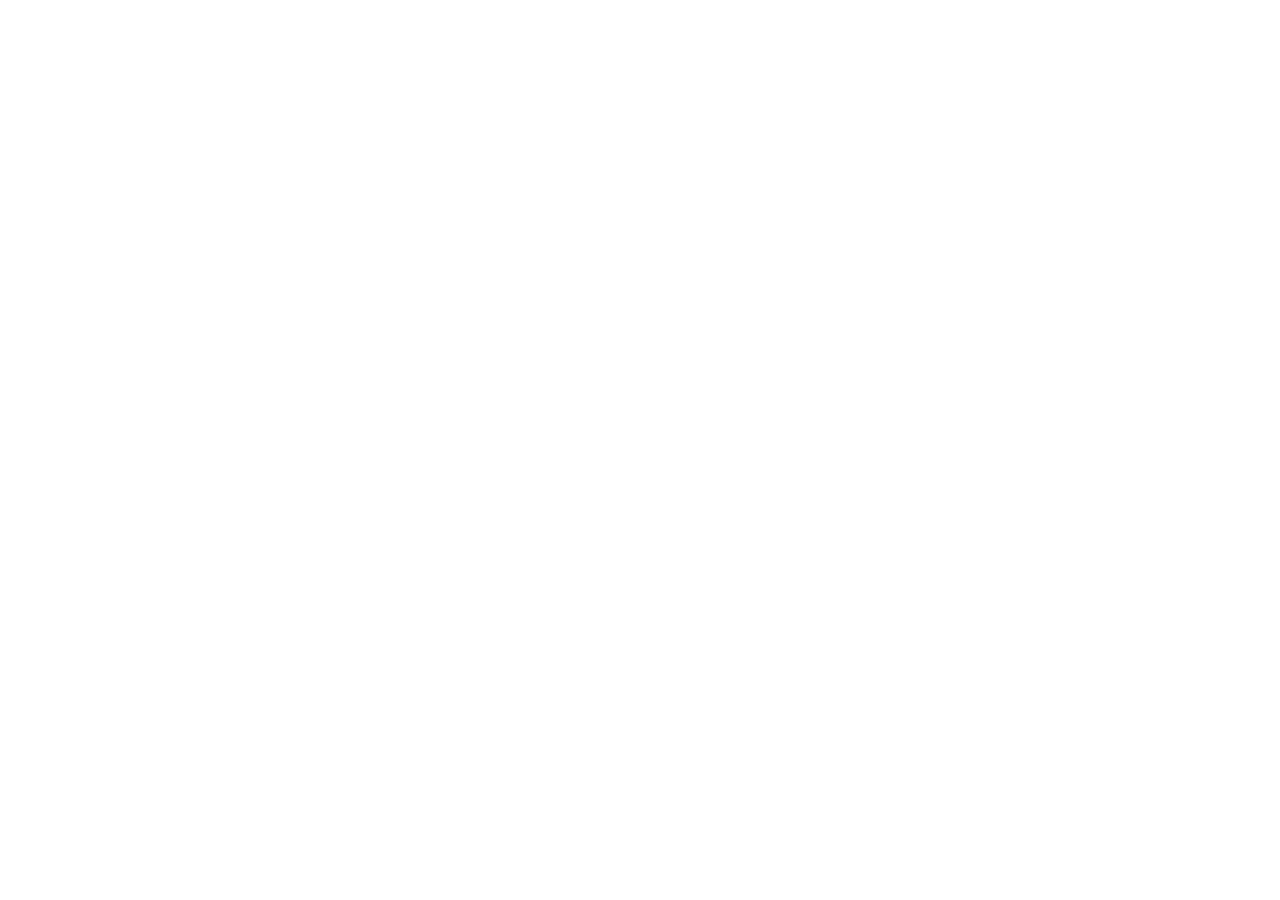
==== index.html @ bf0058eb "learning" ====
<!DOCTYPE html>
<html lang="en">
<head>
    <meta charset="UTF-8">
    <meta name="viewport" content="width=device-width, initial-scale=1.0">
    <title>Document</title>
</head>
<body>
    
</body>
</html>
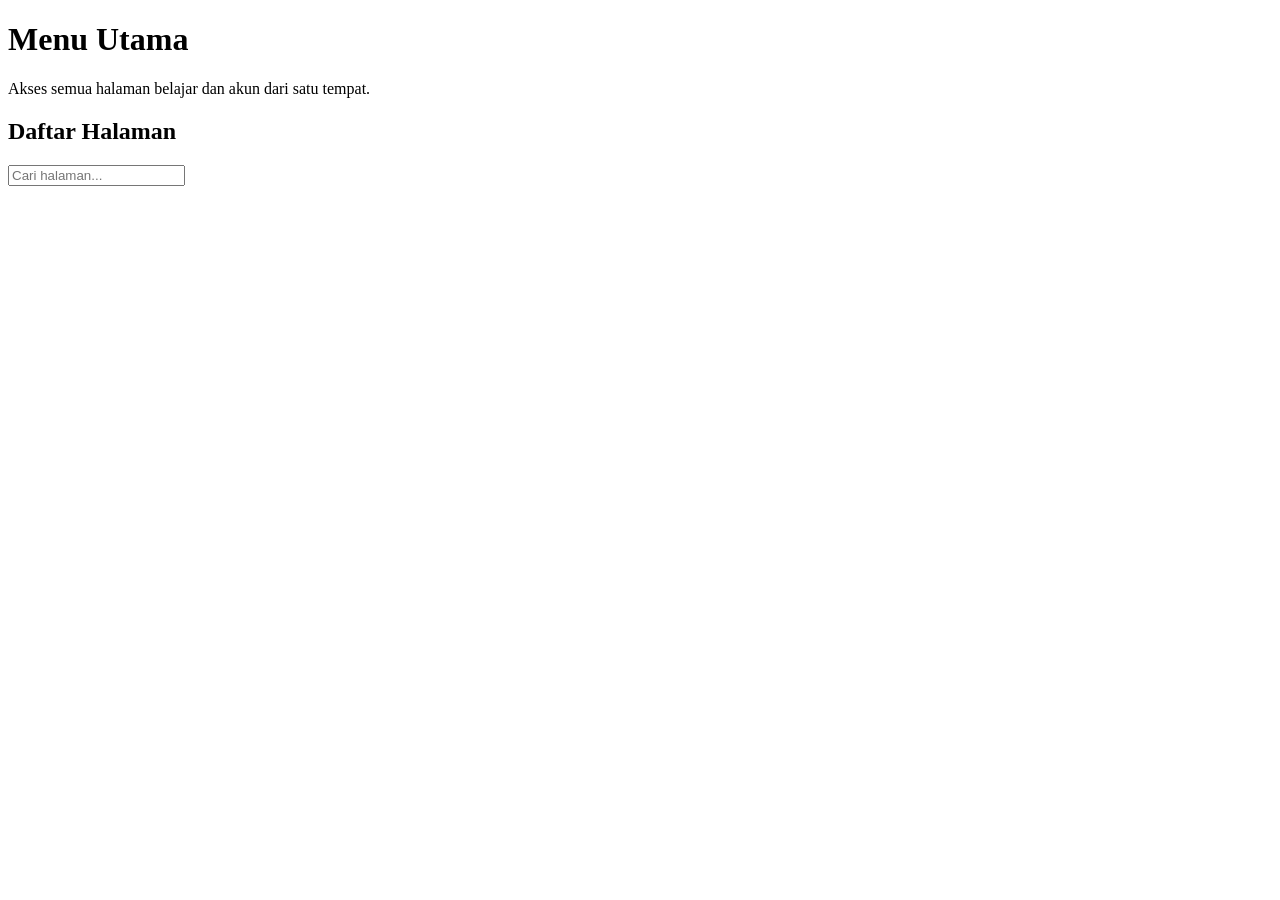
==== commit 34d20806: "Update index.html for main menu layout and title" ====
--- a/index.html
+++ b/index.html
@@ -1,11 +1,30 @@
 <!DOCTYPE html>
-<html lang="en">
+<html lang="id">
 <head>
     <meta charset="UTF-8">
     <meta name="viewport" content="width=device-width, initial-scale=1.0">
-    <title>Document</title>
+    <title>Menu Utama - Belajar Bahasa</title>
+    <link rel="stylesheet" href="style.css">
 </head>
 <body>
-    
+    <header class="topbar">
+        <div class="container">
+            <h1>Menu Utama</h1>
+            <p>Akses semua halaman belajar dan akun dari satu tempat.</p>
+        </div>
+    </header>
+
+    <main class="container">
+        <section class="panel">
+            <div class="panel-head">
+                <h2>Daftar Halaman</h2>
+                <input id="searchInput" type="text" placeholder="Cari halaman...">
+            </div>
+            <p id="resultInfo" class="muted"></p>
+            <div id="pageGrid" class="grid"></div>
+        </section>
+    </main>
+
+    <script src="js.js"></script>
 </body>
-</html>+</html>
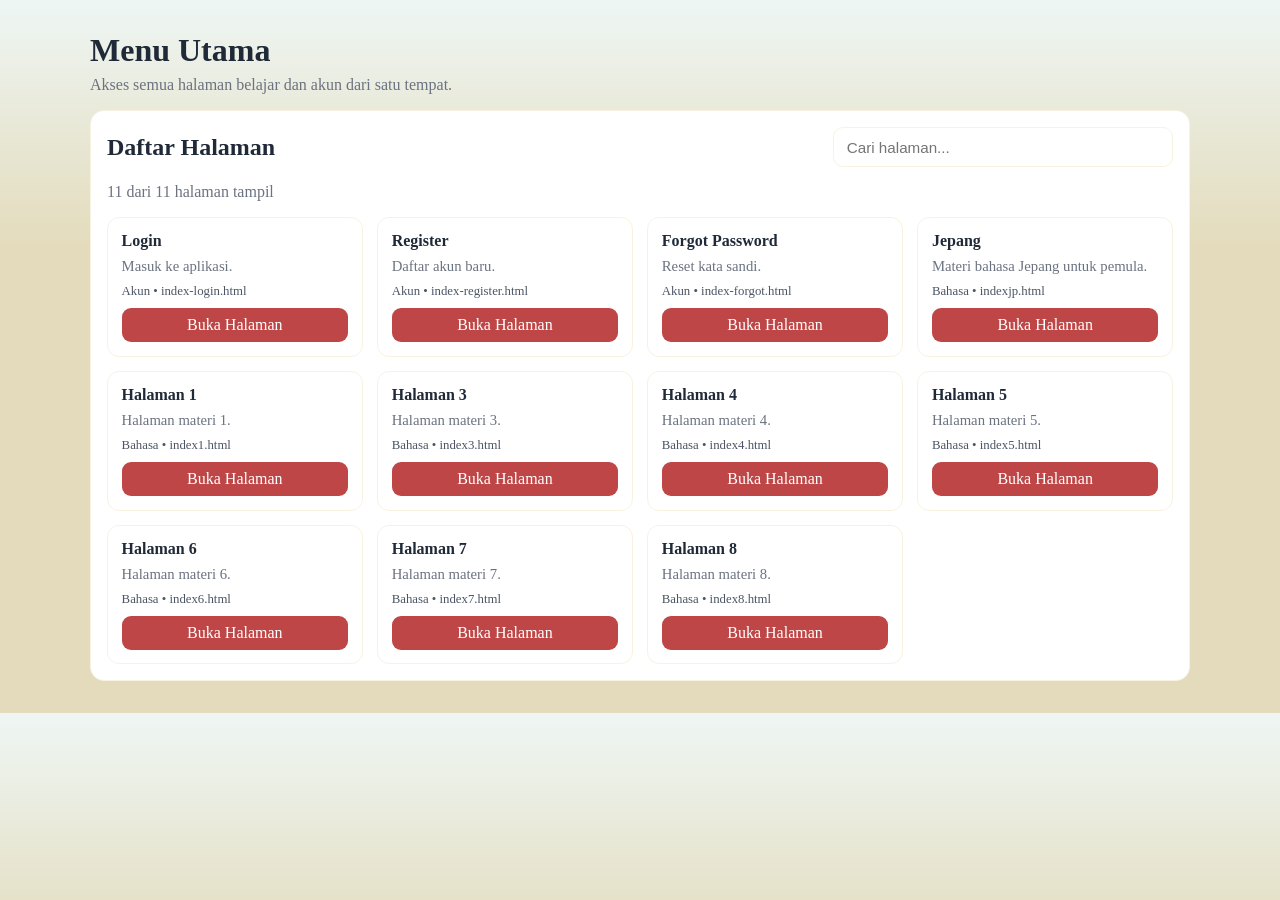
==== commit 82c6f90b: "Update stylesheet link to stylemenu.css" ====
--- a/index.html
+++ b/index.html
@@ -4,7 +4,7 @@
     <meta charset="UTF-8">
     <meta name="viewport" content="width=device-width, initial-scale=1.0">
     <title>Menu Utama - Belajar Bahasa</title>
-    <link rel="stylesheet" href="style.css">
+    <link rel="stylesheet" href="stylemenu.css">
 </head>
 <body>
     <header class="topbar">
--- a/stylemenu.css
+++ b/stylemenu.css
@@ -0,0 +1,114 @@
+@import url('https://fonts.googleapis.com/css2?family=Macondo&display=swap');
+
+:root {
+    --bg:#E3DBBB;
+    --card: #ffffff;
+    --text: #1f2937;
+    --muted: #6b7280;
+    --line: #F8F3E1;
+    --accent: #BF4646;
+}
+
+* {
+    box-sizing: border-box;
+}
+
+body {
+    margin: 0;
+    font-family: 'Macondo';
+    background: linear-gradient(180deg, #eef6f4 0%, var(--bg) 35%);
+    color: var(--text);
+}
+
+.container {
+    width: min(1100px, 92%);
+    margin: 0 auto;
+}
+
+.topbar {
+    padding: 2rem 0 1rem;
+}
+
+.topbar h1 {
+    margin: 0;
+}
+
+.topbar p {
+    margin: 0.45rem 0 0;
+    color: var(--muted);
+}
+
+.panel {
+    background: var(--card);
+    border: 1px solid var(--line);
+    border-radius: 14px;
+    padding: 1rem;
+    margin-bottom: 2rem;
+}
+
+.panel-head {
+    display: flex;
+    gap: 1rem;
+    justify-content: space-between;
+    align-items: center;
+    flex-wrap: wrap;
+}
+
+.panel-head h2 {
+    margin: 0;
+}
+
+#searchInput {
+    width: min(340px, 100%);
+    padding: 0.65rem 0.8rem;
+    border: 1px solid var(--line);
+    border-radius: 10px;
+    font-size: 0.95rem;
+}
+
+.muted {
+    color: var(--muted);
+}
+
+.grid {
+    display: grid;
+    grid-template-columns: repeat(auto-fill, minmax(230px, 1fr));
+    gap: 0.9rem;
+}
+
+.card {
+    border: 1px solid var(--line);
+    border-radius: 12px;
+    padding: 0.85rem;
+    background: #fff;
+    display: flex;
+    flex-direction: column;
+    gap: 0.55rem;
+}
+
+.card h3 {
+    margin: 0;
+    font-size: 1rem;
+}
+
+.card p {
+    margin: 0;
+    color: var(--muted);
+    font-size: 0.92rem;
+}
+
+.meta {
+    font-size: 0.8rem;
+    color: #4b5563;
+}
+
+.btn {
+    margin-top: auto;
+    display: inline-block;
+    text-decoration: none;
+    text-align: center;
+    background: var(--accent);
+    color: #fff;
+    padding: 0.5rem 0.7rem;
+    border-radius: 9px;
+}
